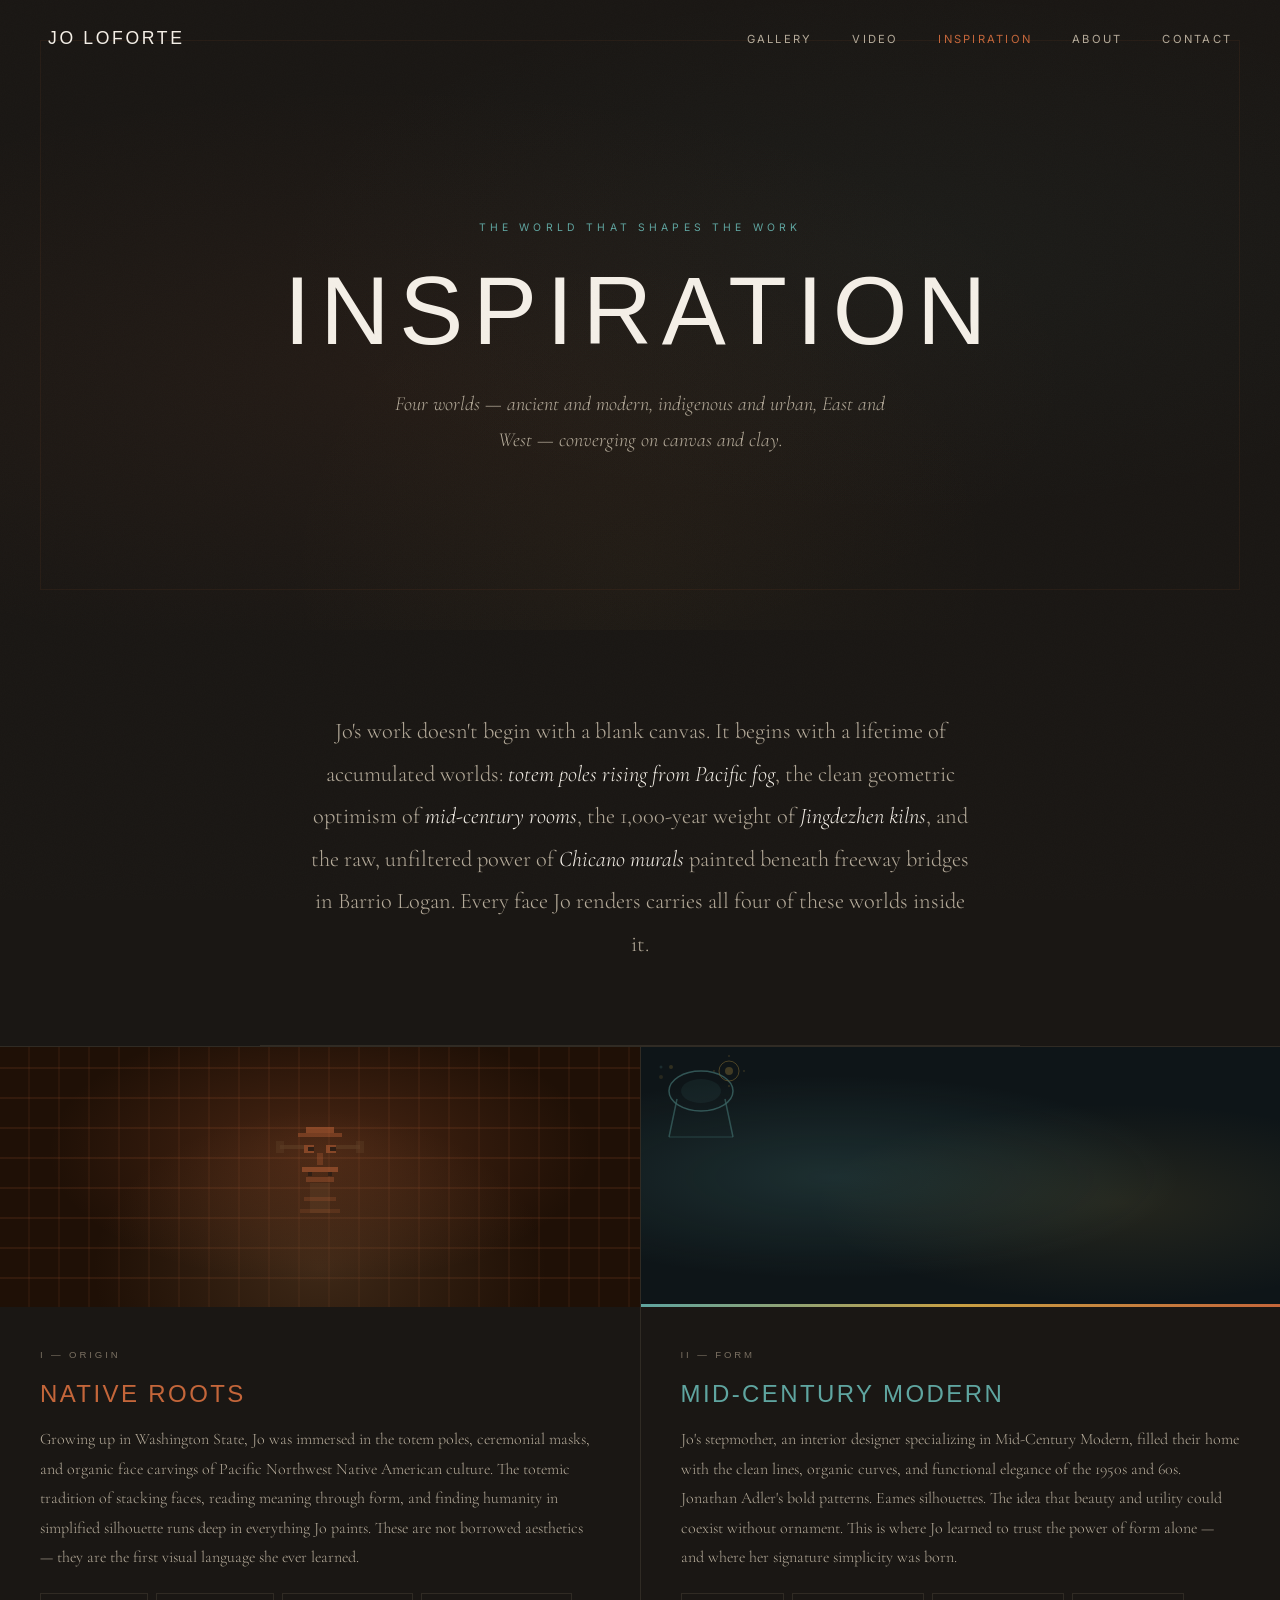
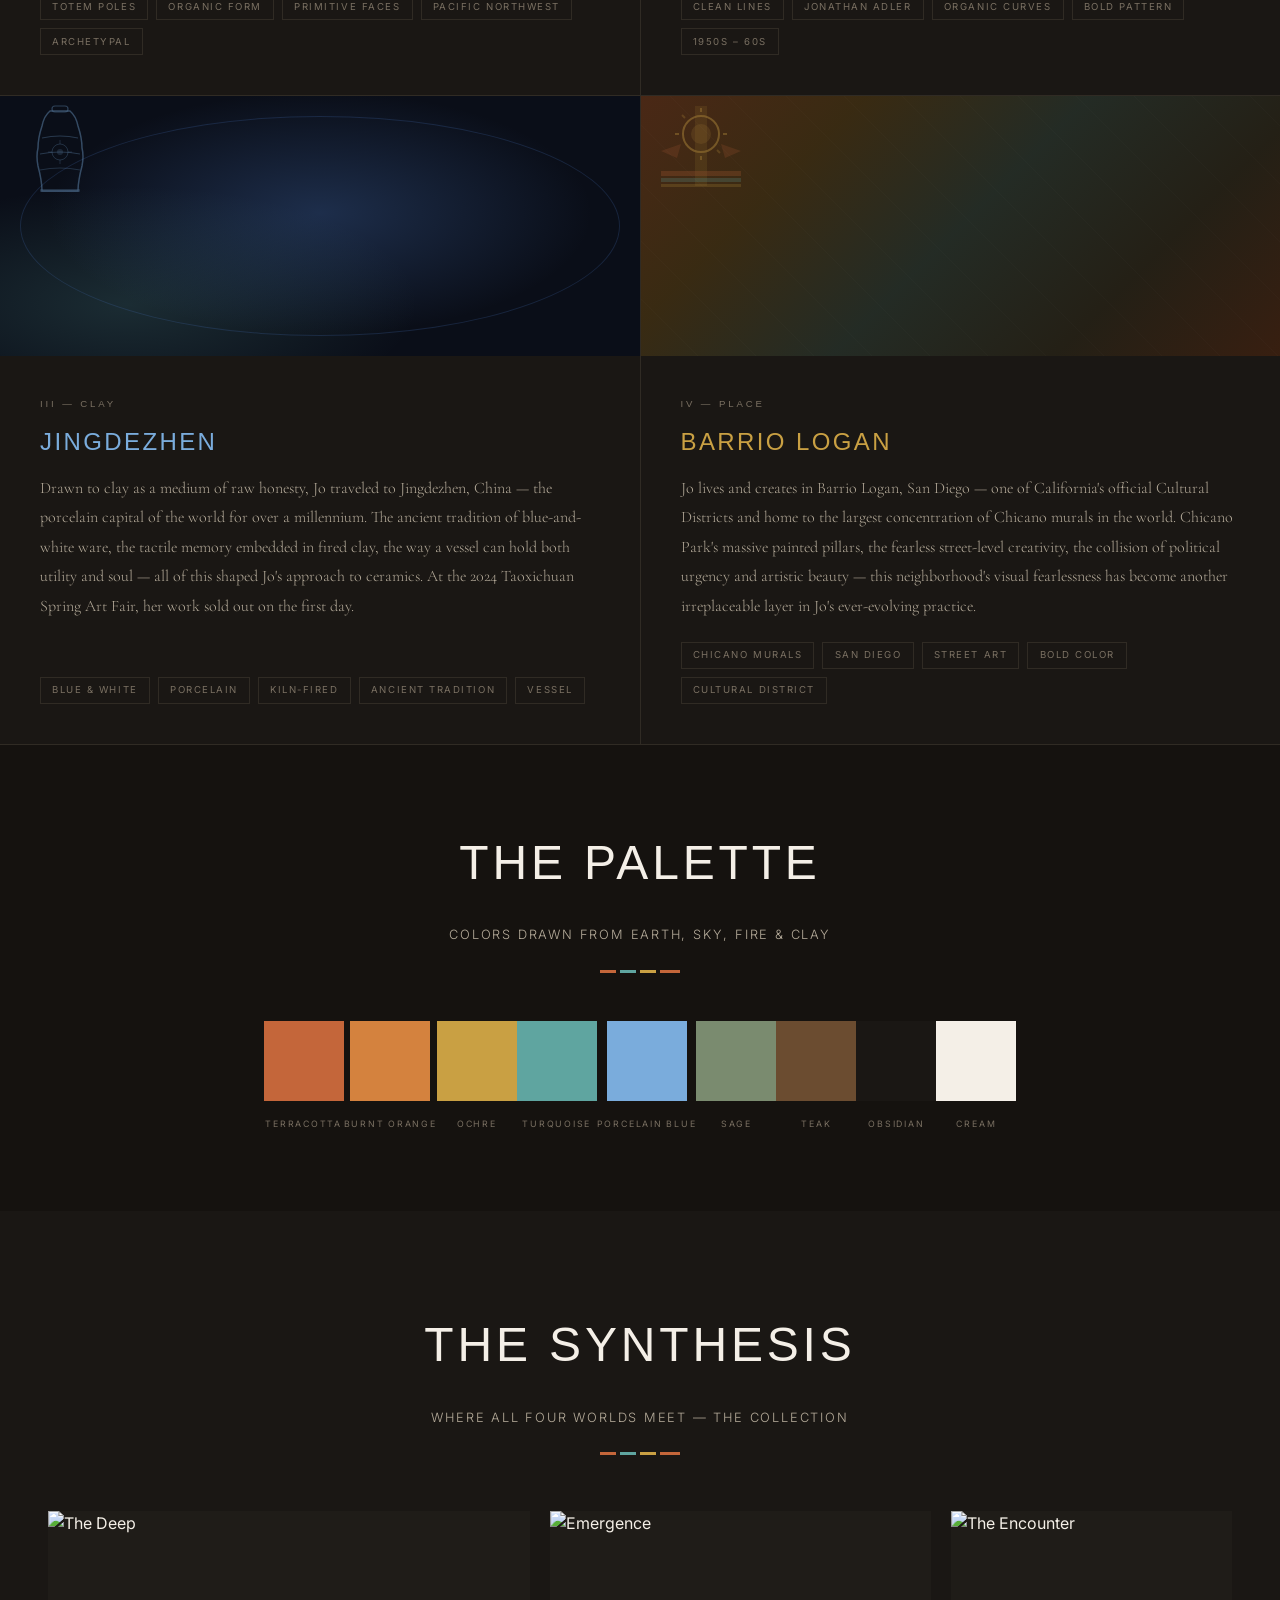
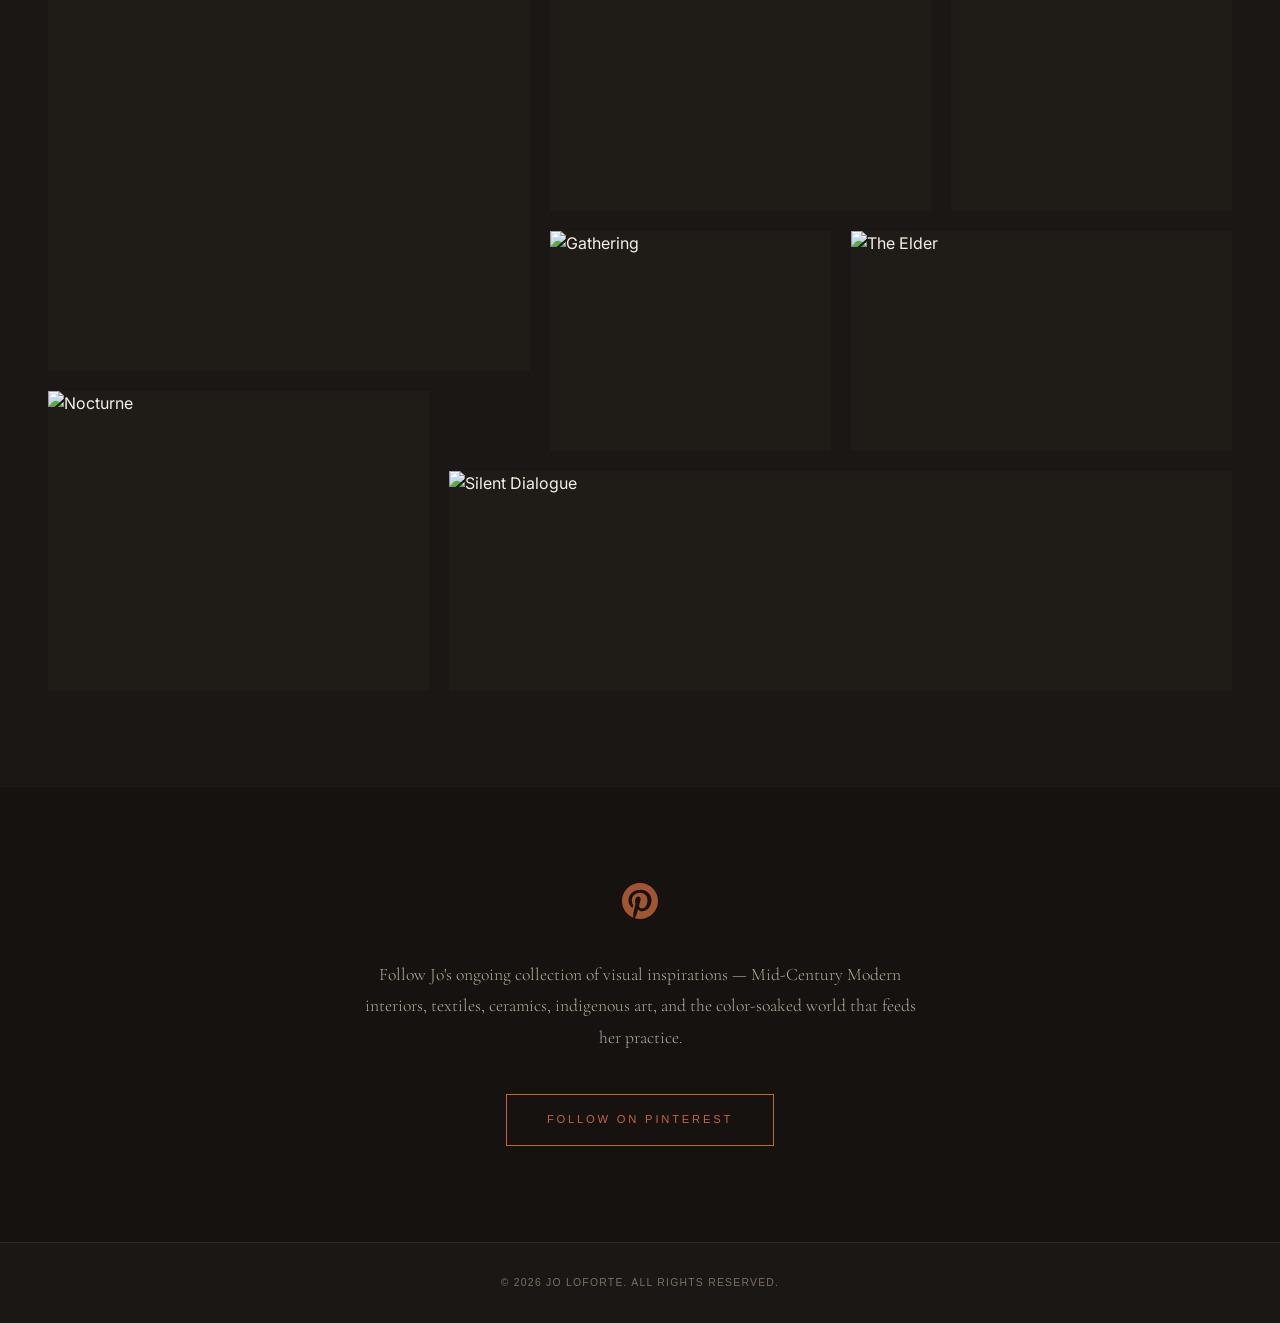
==== inspiration.html @ 6dda62fb "Add inspiration page with four thematic worlds New inspiration.html covers Jo's four creative influe" ====
<!DOCTYPE html>
<html lang="en">
<head>
  <meta charset="UTF-8">
  <meta name="viewport" content="width=device-width, initial-scale=1.0">
  <title>Inspiration — Jo Loforte</title>
  <meta name="description" content="The four worlds that shape Jo Loforte's paintings and ceramics — Native American heritage, Mid-Century Modern design, Jingdezhen porcelain, and Barrio Logan.">
  <link rel="preconnect" href="https://fonts.googleapis.com">
  <link rel="preconnect" href="https://fonts.gstatic.com" crossorigin>
  <link href="https://fonts.googleapis.com/css2?family=Cormorant+Garamond:ital,wght@0,300;0,400;0,500;0,600;1,300;1,400&family=Inter:wght@300;400;500&display=swap" rel="stylesheet">
  <link rel="stylesheet" href="css/style.css?v=4">
  <style>

    /* ── Inspiration Hero ── */
    .insp-hero {
      min-height: 70vh;
      display: flex;
      flex-direction: column;
      align-items: center;
      justify-content: center;
      text-align: center;
      padding: 8rem 2rem 5rem;
      position: relative;
      overflow: hidden;
    }

    .insp-hero::before {
      content: '';
      position: absolute;
      inset: 0;
      background:
        radial-gradient(ellipse at 30% 60%, rgba(196, 102, 58, 0.06) 0%, transparent 55%),
        radial-gradient(ellipse at 70% 40%, rgba(95, 165, 160, 0.04) 0%, transparent 50%),
        radial-gradient(ellipse at 50% 90%, rgba(201, 160, 67, 0.03) 0%, transparent 40%);
      pointer-events: none;
    }

    .insp-hero::after {
      content: '';
      position: absolute;
      inset: 2.5rem;
      border: 1px solid rgba(196, 102, 58, 0.08);
      pointer-events: none;
    }

    .insp-hero__eyebrow {
      font-family: var(--font-body);
      font-size: 0.65rem;
      font-weight: 400;
      letter-spacing: 0.4em;
      text-transform: uppercase;
      color: var(--turquoise);
      margin-bottom: 1.5rem;
      opacity: 0;
      transform: translateY(20px);
      animation: fadeUp 0.8s 0.3s forwards;
    }

    .insp-hero__title {
      font-family: var(--font-display);
      font-size: clamp(2.8rem, 8vw, 6rem);
      font-weight: 500;
      letter-spacing: 0.1em;
      text-transform: uppercase;
      color: var(--text-primary);
      line-height: 1.05;
      margin-bottom: 1.5rem;
      opacity: 0;
      transform: translateY(30px);
      animation: fadeUp 0.8s 0.5s forwards;
    }

    .insp-hero__sub {
      font-family: var(--font-serif);
      font-size: clamp(1rem, 2.2vw, 1.25rem);
      font-weight: 300;
      font-style: italic;
      color: var(--text-secondary);
      max-width: 520px;
      line-height: 1.8;
      opacity: 0;
      transform: translateY(20px);
      animation: fadeUp 0.8s 0.7s forwards;
    }

    /* ── Manifesto ── */
    .manifesto {
      max-width: 760px;
      margin: 0 auto;
      padding: 5rem 3rem;
      text-align: center;
      border-bottom: 1px solid var(--border);
    }

    .manifesto__text {
      font-family: var(--font-serif);
      font-size: clamp(1.15rem, 2vw, 1.4rem);
      font-weight: 300;
      line-height: 1.9;
      color: var(--text-secondary);
    }

    .manifesto__text em {
      color: var(--cream);
      font-style: italic;
    }

    /* ── Theme Grid ── */
    .themes {
      display: grid;
      grid-template-columns: 1fr 1fr;
      gap: 1px;
      background: var(--border);
      border-top: 1px solid var(--border);
      border-bottom: 1px solid var(--border);
    }

    .theme {
      background: var(--bg-primary);
      position: relative;
      overflow: hidden;
      min-height: 480px;
      display: flex;
      flex-direction: column;
    }

    /* Visual panel — the "image" for each theme */
    .theme__visual {
      flex: 0 0 260px;
      position: relative;
      overflow: hidden;
    }

    .theme__visual-inner {
      position: absolute;
      inset: 0;
    }

    /* Native American — step-and-face geometry */
    .theme--native .theme__visual-inner {
      background: #1f1006;
    }
    .theme--native .theme__visual-inner::before {
      content: '';
      position: absolute;
      inset: 0;
      background:
        repeating-linear-gradient(
          0deg,
          transparent,
          transparent 28px,
          rgba(196, 102, 58, 0.12) 28px,
          rgba(196, 102, 58, 0.12) 30px
        ),
        repeating-linear-gradient(
          90deg,
          transparent,
          transparent 28px,
          rgba(196, 102, 58, 0.08) 28px,
          rgba(196, 102, 58, 0.08) 30px
        );
    }
    .theme--native .theme__visual-inner::after {
      content: '';
      position: absolute;
      inset: 0;
      background:
        radial-gradient(ellipse at 50% 40%, rgba(196, 102, 58, 0.25) 0%, transparent 60%),
        radial-gradient(ellipse at 50% 85%, rgba(107, 76, 48, 0.4) 0%, transparent 50%);
    }
    .theme--native .theme__glyph {
      position: absolute;
      inset: 0;
      display: flex;
      align-items: center;
      justify-content: center;
      z-index: 1;
    }

    /* Mid-Century Modern — clean geometry */
    .theme--mcm .theme__visual-inner {
      background: #0e1518;
    }
    .theme--mcm .theme__visual-inner::before {
      content: '';
      position: absolute;
      inset: 0;
      background:
        radial-gradient(ellipse at 30% 50%, rgba(95, 165, 160, 0.18) 0%, transparent 55%),
        radial-gradient(ellipse at 75% 60%, rgba(201, 160, 67, 0.12) 0%, transparent 45%);
    }
    .theme--mcm .theme__visual-inner::after {
      content: '';
      position: absolute;
      bottom: 0;
      left: 0;
      right: 0;
      height: 3px;
      background: linear-gradient(90deg, var(--turquoise), var(--ochre), var(--terracotta));
    }

    /* Jingdezhen — deep blue porcelain */
    .theme--jingdezhen .theme__visual-inner {
      background: #0a0e18;
    }
    .theme--jingdezhen .theme__visual-inner::before {
      content: '';
      position: absolute;
      inset: 0;
      background:
        radial-gradient(ellipse at 50% 45%, rgba(65, 105, 170, 0.35) 0%, transparent 60%),
        radial-gradient(ellipse at 20% 80%, rgba(95, 165, 160, 0.2) 0%, transparent 40%);
    }
    .theme--jingdezhen .theme__visual-inner::after {
      content: '';
      position: absolute;
      inset: 20px;
      border: 1px solid rgba(65, 105, 170, 0.25);
      border-radius: 50%;
    }

    /* Barrio Logan — vibrant Chicano energy */
    .theme--barrio .theme__visual-inner {
      background: #150d06;
    }
    .theme--barrio .theme__visual-inner::before {
      content: '';
      position: absolute;
      inset: 0;
      background:
        linear-gradient(135deg,
          rgba(196, 102, 58, 0.3) 0%,
          rgba(201, 160, 67, 0.2) 25%,
          rgba(95, 165, 160, 0.2) 50%,
          rgba(122, 139, 111, 0.15) 75%,
          rgba(196, 102, 58, 0.2) 100%
        );
    }
    .theme--barrio .theme__visual-inner::after {
      content: '';
      position: absolute;
      inset: 0;
      background:
        repeating-linear-gradient(
          45deg,
          transparent,
          transparent 40px,
          rgba(255,255,255,0.015) 40px,
          rgba(255,255,255,0.015) 41px
        );
    }

    /* SVG glyphs */
    .theme__glyph svg {
      width: 120px;
      height: 120px;
      opacity: 0.55;
    }

    /* Theme text */
    .theme__body {
      padding: 2.5rem;
      flex: 1;
      display: flex;
      flex-direction: column;
      gap: 0.75rem;
    }

    .theme__numeral {
      font-family: var(--font-display);
      font-size: 0.6rem;
      font-weight: 500;
      letter-spacing: 0.3em;
      text-transform: uppercase;
      color: var(--text-muted);
    }

    .theme__title {
      font-family: var(--font-display);
      font-size: 1.5rem;
      font-weight: 500;
      letter-spacing: 0.1em;
      text-transform: uppercase;
      color: var(--text-primary);
      margin: 0;
    }

    .theme--native .theme__title { color: var(--terracotta); }
    .theme--mcm .theme__title { color: var(--turquoise); }
    .theme--jingdezhen .theme__title { color: #7aacdc; }
    .theme--barrio .theme__title { color: var(--ochre); }

    .theme__desc {
      font-family: var(--font-serif);
      font-size: 1rem;
      font-weight: 300;
      line-height: 1.85;
      color: var(--text-secondary);
      flex: 1;
    }

    .theme__keywords {
      display: flex;
      flex-wrap: wrap;
      gap: 0.5rem;
      margin-top: 0.5rem;
    }

    .theme__kw {
      font-family: var(--font-body);
      font-size: 0.6rem;
      font-weight: 400;
      letter-spacing: 0.16em;
      text-transform: uppercase;
      color: var(--text-muted);
      border: 1px solid var(--border);
      padding: 0.3rem 0.7rem;
    }

    /* ── Palette ── */
    .palette {
      padding: 5rem 3rem;
      background: var(--bg-secondary);
      text-align: center;
    }

    .palette__swatches {
      display: flex;
      justify-content: center;
      gap: 0;
      margin-top: 3rem;
      flex-wrap: wrap;
    }

    .swatch {
      display: flex;
      flex-direction: column;
      align-items: center;
      gap: 1rem;
    }

    .swatch__color {
      width: 80px;
      height: 80px;
    }

    .swatch__name {
      font-family: var(--font-body);
      font-size: 0.55rem;
      font-weight: 400;
      letter-spacing: 0.2em;
      text-transform: uppercase;
      color: var(--text-muted);
    }

    /* ── Mosaic — Jo's Works ── */
    .mosaic {
      padding: 6rem 3rem;
      background: var(--bg-primary);
    }

    .mosaic__grid {
      display: grid;
      grid-template-columns: repeat(12, 1fr);
      grid-auto-rows: 60px;
      gap: 1.25rem;
      margin-top: 3.5rem;
    }

    /* Each artwork card */
    .mosaic__item {
      position: relative;
      overflow: hidden;
      background: var(--bg-card);
      cursor: pointer;
    }

    .mosaic__item:hover .mosaic__img {
      transform: scale(1.05);
    }

    .mosaic__item:hover .mosaic__overlay {
      opacity: 1;
    }

    .mosaic__img {
      width: 100%;
      height: 100%;
      object-fit: cover;
      display: block;
      transition: transform var(--transition-slow);
    }

    .mosaic__overlay {
      position: absolute;
      inset: 0;
      background: linear-gradient(to top, rgba(26,23,20,0.9) 0%, transparent 55%);
      opacity: 0;
      transition: opacity var(--transition);
      display: flex;
      align-items: flex-end;
      padding: 1.25rem;
    }

    .mosaic__label {
      font-family: var(--font-display);
      font-size: 0.75rem;
      font-weight: 500;
      letter-spacing: 0.1em;
      text-transform: uppercase;
      color: var(--cream);
    }

    /* Layout assignments */
    .mosaic__item:nth-child(1) { grid-column: 1 / 6;  grid-row: 1 / 7; }  /* tall left */
    .mosaic__item:nth-child(2) { grid-column: 6 / 10; grid-row: 1 / 5; }  /* medium top mid */
    .mosaic__item:nth-child(3) { grid-column: 10 / 13; grid-row: 1 / 5; } /* medium top right */
    .mosaic__item:nth-child(4) { grid-column: 6 / 9;  grid-row: 5 / 8; }  /* bottom mid-left */
    .mosaic__item:nth-child(5) { grid-column: 9 / 13; grid-row: 5 / 8; }  /* bottom mid-right */
    .mosaic__item:nth-child(6) { grid-column: 1 / 5;  grid-row: 7 / 11; } /* lower left */
    .mosaic__item:nth-child(7) { grid-column: 5 / 13; grid-row: 8 / 11; } /* wide bottom */

    /* ── Pinterest CTA ── */
    .pinterest-cta {
      padding: 6rem 3rem;
      background: var(--bg-secondary);
      text-align: center;
    }

    .pinterest-cta__container {
      max-width: 560px;
      margin: 0 auto;
    }

    .pinterest-cta__icon {
      display: inline-block;
      margin-bottom: 2rem;
    }

    .pinterest-cta__icon svg {
      width: 36px;
      height: 36px;
      fill: var(--terracotta);
      opacity: 0.8;
    }

    .pinterest-cta__text {
      font-family: var(--font-serif);
      font-size: 1.1rem;
      font-weight: 300;
      line-height: 1.8;
      color: var(--text-secondary);
      margin-bottom: 2.5rem;
    }

    .pinterest-cta__link {
      display: inline-block;
      font-family: var(--font-display);
      font-size: 0.7rem;
      font-weight: 500;
      letter-spacing: 0.25em;
      text-transform: uppercase;
      color: var(--terracotta);
      border: 1px solid var(--terracotta);
      padding: 1rem 2.5rem;
      transition: all var(--transition);
    }

    .pinterest-cta__link:hover {
      background: var(--terracotta);
      color: var(--bg-primary);
    }

    /* ── Responsive ── */
    @media (max-width: 900px) {
      .themes {
        grid-template-columns: 1fr;
      }

      .theme {
        min-height: auto;
      }

      .theme__visual {
        flex: 0 0 200px;
      }
    }

    @media (max-width: 768px) {
      .insp-hero {
        padding: 7rem 1.5rem 4rem;
      }

      .insp-hero::after {
        inset: 1rem;
      }

      .manifesto {
        padding: 3.5rem 1.5rem;
      }

      .palette {
        padding: 3.5rem 1.5rem;
      }

      .swatch__color {
        width: 56px;
        height: 56px;
      }

      .mosaic {
        padding: 4rem 1.25rem;
      }

      .mosaic__grid {
        grid-template-columns: 1fr 1fr;
        grid-auto-rows: 200px;
      }

      .mosaic__item:nth-child(1) { grid-column: 1 / 2; grid-row: 1 / 2; }
      .mosaic__item:nth-child(2) { grid-column: 2 / 3; grid-row: 1 / 2; }
      .mosaic__item:nth-child(3) { grid-column: 1 / 2; grid-row: 2 / 3; }
      .mosaic__item:nth-child(4) { grid-column: 2 / 3; grid-row: 2 / 3; }
      .mosaic__item:nth-child(5) { grid-column: 1 / 2; grid-row: 3 / 4; }
      .mosaic__item:nth-child(6) { grid-column: 2 / 3; grid-row: 3 / 4; }
      .mosaic__item:nth-child(7) { grid-column: 1 / 3; grid-row: 4 / 5; }

      .pinterest-cta {
        padding: 4rem 1.5rem;
      }

      .theme__visual {
        flex: 0 0 180px;
      }

      .theme__body {
        padding: 2rem 1.5rem;
      }

      .theme__title {
        font-size: 1.2rem;
      }
    }

    @media (max-width: 480px) {
      .mosaic__grid {
        grid-template-columns: 1fr;
        grid-auto-rows: 240px;
      }

      .mosaic__item:nth-child(n) {
        grid-column: 1 / 2;
        grid-row: auto;
      }
    }

  </style>
</head>
<body>

  <!-- Navigation -->
  <nav class="nav" id="nav">
    <a href="index.html" class="nav__logo">Jo Loforte</a>
    <button class="nav__toggle" id="navToggle" aria-label="Toggle menu">
      <span></span><span></span><span></span>
    </button>
    <ul class="nav__links" id="navLinks">
      <li><a href="index.html#gallery">Gallery</a></li>
      <li><a href="index.html#video">Video</a></li>
      <li><a href="inspiration.html" style="color:var(--terracotta);">Inspiration</a></li>
      <li><a href="index.html#about">About</a></li>
      <li><a href="index.html#contact">Contact</a></li>
    </ul>
  </nav>

  <!-- Hero -->
  <header class="insp-hero">
    <p class="insp-hero__eyebrow">The World That Shapes The Work</p>
    <h1 class="insp-hero__title">Inspiration</h1>
    <p class="insp-hero__sub">Four worlds — ancient and modern, indigenous and urban, East and West — converging on canvas and clay.</p>
  </header>

  <!-- Manifesto -->
  <div class="manifesto reveal">
    <p class="manifesto__text">
      Jo's work doesn't begin with a blank canvas. It begins with a lifetime of accumulated worlds:
      <em>totem poles rising from Pacific fog</em>,
      the clean geometric optimism of <em>mid-century rooms</em>,
      the 1,000-year weight of <em>Jingdezhen kilns</em>,
      and the raw, unfiltered power of <em>Chicano murals</em>
      painted beneath freeway bridges in Barrio Logan.
      Every face Jo renders carries all four of these worlds inside it.
    </p>
  </div>

  <!-- Four Themes -->
  <div class="themes">

    <!-- I. Native American Heritage -->
    <div class="theme theme--native reveal">
      <div class="theme__visual">
        <div class="theme__visual-inner"></div>
        <div class="theme__glyph">
          <svg viewBox="0 0 120 120" xmlns="http://www.w3.org/2000/svg">
            <!-- Totem-inspired face glyph -->
            <rect x="46" y="10" width="28" height="6" fill="#c4663a" opacity="0.9"/>
            <rect x="38" y="16" width="44" height="4" fill="#c4663a" opacity="0.7"/>
            <!-- Eyes -->
            <rect x="44" y="28" width="10" height="8" fill="#c4663a" opacity="0.9"/>
            <rect x="66" y="28" width="10" height="8" fill="#c4663a" opacity="0.9"/>
            <rect x="48" y="30" width="6" height="4" fill="#1a1714"/>
            <rect x="70" y="30" width="6" height="4" fill="#1a1714"/>
            <!-- Nose bridge -->
            <rect x="57" y="36" width="6" height="12" fill="#c4663a" opacity="0.5"/>
            <!-- Mouth -->
            <rect x="42" y="50" width="36" height="5" fill="#c4663a" opacity="0.9"/>
            <rect x="48" y="55" width="4" height="4" fill="#1a1714"/>
            <rect x="68" y="55" width="4" height="4" fill="#1a1714"/>
            <!-- Chin -->
            <rect x="46" y="60" width="28" height="5" fill="#c4663a" opacity="0.6"/>
            <!-- Wings/arms -->
            <rect x="20" y="28" width="24" height="4" fill="#6b4c30" opacity="0.7"/>
            <rect x="76" y="28" width="24" height="4" fill="#6b4c30" opacity="0.7"/>
            <rect x="16" y="24" width="8" height="12" fill="#6b4c30" opacity="0.5"/>
            <rect x="96" y="24" width="8" height="12" fill="#6b4c30" opacity="0.5"/>
            <!-- Base stack -->
            <rect x="50" y="66" width="20" height="30" fill="#6b4c30" opacity="0.5"/>
            <rect x="44" y="80" width="32" height="4" fill="#c4663a" opacity="0.4"/>
            <rect x="40" y="92" width="40" height="4" fill="#c4663a" opacity="0.3"/>
          </svg>
        </div>
      </div>
      <div class="theme__body">
        <p class="theme__numeral">I &mdash; Origin</p>
        <h2 class="theme__title">Native Roots</h2>
        <p class="theme__desc">
          Growing up in Washington State, Jo was immersed in the totem poles, ceremonial masks,
          and organic face carvings of Pacific Northwest Native American culture. The totemic tradition
          of stacking faces, reading meaning through form, and finding humanity in simplified
          silhouette runs deep in everything Jo paints. These are not borrowed aesthetics &mdash;
          they are the first visual language she ever learned.
        </p>
        <div class="theme__keywords">
          <span class="theme__kw">Totem Poles</span>
          <span class="theme__kw">Organic Form</span>
          <span class="theme__kw">Primitive Faces</span>
          <span class="theme__kw">Pacific Northwest</span>
          <span class="theme__kw">Archetypal</span>
        </div>
      </div>
    </div>

    <!-- II. Mid-Century Modern -->
    <div class="theme theme--mcm reveal">
      <div class="theme__visual">
        <div class="theme__visual-inner"></div>
        <div class="theme__glyph">
          <svg viewBox="0 0 120 120" xmlns="http://www.w3.org/2000/svg">
            <!-- MCM-inspired geometric chair form -->
            <ellipse cx="60" cy="44" rx="32" ry="20" fill="none" stroke="#5fa5a0" stroke-width="1.5" opacity="0.8"/>
            <line x1="36" y1="52" x2="28" y2="90" stroke="#5fa5a0" stroke-width="1.5" opacity="0.7"/>
            <line x1="84" y1="52" x2="92" y2="90" stroke="#5fa5a0" stroke-width="1.5" opacity="0.7"/>
            <line x1="28" y1="90" x2="92" y2="90" stroke="#5fa5a0" stroke-width="1" opacity="0.5"/>
            <!-- Organic blob -->
            <ellipse cx="60" cy="44" rx="20" ry="12" fill="#5fa5a0" opacity="0.15"/>
            <!-- MCM sun burst -->
            <circle cx="88" cy="24" r="10" fill="none" stroke="#c9a043" stroke-width="1" opacity="0.6"/>
            <circle cx="88" cy="24" r="4" fill="#c9a043" opacity="0.5"/>
            <!-- Lines radiating -->
            <line x1="88" y1="10" x2="88" y2="8" stroke="#c9a043" stroke-width="1" opacity="0.5"/>
            <line x1="88" y1="38" x2="88" y2="40" stroke="#c9a043" stroke-width="1" opacity="0.5"/>
            <line x1="74" y1="24" x2="72" y2="24" stroke="#c9a043" stroke-width="1" opacity="0.5"/>
            <line x1="102" y1="24" x2="104" y2="24" stroke="#c9a043" stroke-width="1" opacity="0.5"/>
            <!-- Grid dots -->
            <circle cx="30" cy="20" r="2" fill="#c9a043" opacity="0.35"/>
            <circle cx="20" cy="30" r="2" fill="#c9a043" opacity="0.25"/>
            <circle cx="20" cy="20" r="1.5" fill="#5fa5a0" opacity="0.3"/>
          </svg>
        </div>
      </div>
      <div class="theme__body">
        <p class="theme__numeral">II &mdash; Form</p>
        <h2 class="theme__title">Mid-Century Modern</h2>
        <p class="theme__desc">
          Jo's stepmother, an interior designer specializing in Mid-Century Modern, filled their home
          with the clean lines, organic curves, and functional elegance of the 1950s and 60s.
          Jonathan Adler's bold patterns. Eames silhouettes. The idea that beauty and utility
          could coexist without ornament. This is where Jo learned to trust the power of form
          alone &mdash; and where her signature simplicity was born.
        </p>
        <div class="theme__keywords">
          <span class="theme__kw">Clean Lines</span>
          <span class="theme__kw">Jonathan Adler</span>
          <span class="theme__kw">Organic Curves</span>
          <span class="theme__kw">Bold Pattern</span>
          <span class="theme__kw">1950s &ndash; 60s</span>
        </div>
      </div>
    </div>

    <!-- III. Jingdezhen -->
    <div class="theme theme--jingdezhen reveal">
      <div class="theme__visual">
        <div class="theme__visual-inner"></div>
        <div class="theme__glyph">
          <svg viewBox="0 0 120 120" xmlns="http://www.w3.org/2000/svg">
            <!-- Porcelain vase silhouette -->
            <path d="M50 15 Q44 20 42 30 Q38 42 38 52 Q36 60 38 70 Q42 85 42 95 L78 95 Q78 85 82 70 Q84 60 82 52 Q82 42 78 30 Q76 20 70 15 Z"
              fill="none" stroke="#7aacdc" stroke-width="1.5" opacity="0.7"/>
            <!-- Neck -->
            <rect x="52" y="10" width="16" height="6" rx="3" fill="none" stroke="#7aacdc" stroke-width="1.2" opacity="0.6"/>
            <!-- Decorative bands (blue and white style) -->
            <path d="M42 42 Q60 38 78 42" fill="none" stroke="#7aacdc" stroke-width="1" opacity="0.5"/>
            <path d="M40 58 Q60 54 80 58" fill="none" stroke="#7aacdc" stroke-width="1" opacity="0.5"/>
            <path d="M40 74 Q60 70 80 74" fill="none" stroke="#7aacdc" stroke-width="1" opacity="0.4"/>
            <!-- Floral motif center -->
            <circle cx="60" cy="56" r="8" fill="none" stroke="#7aacdc" stroke-width="1" opacity="0.4"/>
            <circle cx="60" cy="56" r="3" fill="#7aacdc" opacity="0.3"/>
            <line x1="60" y1="44" x2="60" y2="48" stroke="#7aacdc" stroke-width="1" opacity="0.35"/>
            <line x1="60" y1="64" x2="60" y2="68" stroke="#7aacdc" stroke-width="1" opacity="0.35"/>
            <line x1="48" y1="56" x2="52" y2="56" stroke="#7aacdc" stroke-width="1" opacity="0.35"/>
            <line x1="68" y1="56" x2="72" y2="56" stroke="#7aacdc" stroke-width="1" opacity="0.35"/>
            <!-- Base -->
            <rect x="40" y="93" width="40" height="3" rx="1" fill="#7aacdc" opacity="0.4"/>
          </svg>
        </div>
      </div>
      <div class="theme__body">
        <p class="theme__numeral">III &mdash; Clay</p>
        <h2 class="theme__title">Jingdezhen</h2>
        <p class="theme__desc">
          Drawn to clay as a medium of raw honesty, Jo traveled to Jingdezhen, China &mdash;
          the porcelain capital of the world for over a millennium. The ancient tradition of
          blue-and-white ware, the tactile memory embedded in fired clay, the way a vessel
          can hold both utility and soul &mdash; all of this shaped Jo's approach to ceramics.
          At the 2024 Taoxichuan Spring Art Fair, her work sold out on the first day.
        </p>
        <div class="theme__keywords">
          <span class="theme__kw">Blue &amp; White</span>
          <span class="theme__kw">Porcelain</span>
          <span class="theme__kw">Kiln-Fired</span>
          <span class="theme__kw">Ancient Tradition</span>
          <span class="theme__kw">Vessel</span>
        </div>
      </div>
    </div>

    <!-- IV. Barrio Logan -->
    <div class="theme theme--barrio reveal">
      <div class="theme__visual">
        <div class="theme__visual-inner"></div>
        <div class="theme__glyph">
          <svg viewBox="0 0 120 120" xmlns="http://www.w3.org/2000/svg">
            <!-- Abstract mural geometry -->
            <!-- Bridge pillar -->
            <rect x="54" y="10" width="12" height="80" fill="#c9a043" opacity="0.2"/>
            <!-- Bold face / sun -->
            <circle cx="60" cy="38" r="18" fill="none" stroke="#c9a043" stroke-width="2" opacity="0.7"/>
            <circle cx="60" cy="38" r="10" fill="#c9a043" opacity="0.25"/>
            <!-- Rays -->
            <line x1="60" y1="16" x2="60" y2="12" stroke="#c9a043" stroke-width="2" opacity="0.6"/>
            <line x1="60" y1="60" x2="60" y2="64" stroke="#c9a043" stroke-width="2" opacity="0.6"/>
            <line x1="38" y1="38" x2="34" y2="38" stroke="#c9a043" stroke-width="2" opacity="0.6"/>
            <line x1="82" y1="38" x2="86" y2="38" stroke="#c9a043" stroke-width="2" opacity="0.6"/>
            <line x1="44" y1="22" x2="41" y2="19" stroke="#c9a043" stroke-width="2" opacity="0.4"/>
            <line x1="76" y1="54" x2="79" y2="57" stroke="#c9a043" stroke-width="2" opacity="0.4"/>
            <!-- Color band stripes -->
            <rect x="20" y="75" width="80" height="5" fill="#c4663a" opacity="0.4"/>
            <rect x="20" y="82" width="80" height="4" fill="#5fa5a0" opacity="0.4"/>
            <rect x="20" y="88" width="80" height="3" fill="#c9a043" opacity="0.35"/>
            <!-- Eagle wing shapes -->
            <path d="M20 55 L40 48 L36 62 Z" fill="#c4663a" opacity="0.3"/>
            <path d="M100 55 L80 48 L84 62 Z" fill="#c4663a" opacity="0.3"/>
          </svg>
        </div>
      </div>
      <div class="theme__body">
        <p class="theme__numeral">IV &mdash; Place</p>
        <h2 class="theme__title">Barrio Logan</h2>
        <p class="theme__desc">
          Jo lives and creates in Barrio Logan, San Diego &mdash; one of California's official
          Cultural Districts and home to the largest concentration of Chicano murals in the world.
          Chicano Park's massive painted pillars, the fearless street-level creativity, the collision
          of political urgency and artistic beauty &mdash; this neighborhood's visual fearlessness
          has become another irreplaceable layer in Jo's ever-evolving practice.
        </p>
        <div class="theme__keywords">
          <span class="theme__kw">Chicano Murals</span>
          <span class="theme__kw">San Diego</span>
          <span class="theme__kw">Street Art</span>
          <span class="theme__kw">Bold Color</span>
          <span class="theme__kw">Cultural District</span>
        </div>
      </div>
    </div>

  </div><!-- /themes -->

  <!-- Palette -->
  <section class="palette reveal">
    <div class="section-header">
      <h2 class="section-title">The Palette</h2>
      <p class="section-subtitle">Colors drawn from earth, sky, fire &amp; clay</p>
    </div>
    <div class="palette__swatches">
      <div class="swatch">
        <div class="swatch__color" style="background:#c4663a;"></div>
        <span class="swatch__name">Terracotta</span>
      </div>
      <div class="swatch">
        <div class="swatch__color" style="background:#d4823e;"></div>
        <span class="swatch__name">Burnt Orange</span>
      </div>
      <div class="swatch">
        <div class="swatch__color" style="background:#c9a043;"></div>
        <span class="swatch__name">Ochre</span>
      </div>
      <div class="swatch">
        <div class="swatch__color" style="background:#5fa5a0;"></div>
        <span class="swatch__name">Turquoise</span>
      </div>
      <div class="swatch">
        <div class="swatch__color" style="background:#7aacdc;"></div>
        <span class="swatch__name">Porcelain Blue</span>
      </div>
      <div class="swatch">
        <div class="swatch__color" style="background:#7a8b6f;"></div>
        <span class="swatch__name">Sage</span>
      </div>
      <div class="swatch">
        <div class="swatch__color" style="background:#6b4c30;"></div>
        <span class="swatch__name">Teak</span>
      </div>
      <div class="swatch">
        <div class="swatch__color" style="background:#1a1714;"></div>
        <span class="swatch__name">Obsidian</span>
      </div>
      <div class="swatch">
        <div class="swatch__color" style="background:#f4efe7; border: 1px solid rgba(255,255,255,0.08);"></div>
        <span class="swatch__name">Cream</span>
      </div>
    </div>
  </section>

  <!-- Mosaic: Jo's Works -->
  <section class="mosaic" id="works">
    <div class="section-header reveal">
      <h2 class="section-title">The Synthesis</h2>
      <p class="section-subtitle">Where all four worlds meet — the collection</p>
    </div>
    <div class="mosaic__grid reveal">
      <div class="mosaic__item">
        <img class="mosaic__img" src="images/1.png" alt="The Deep" loading="lazy">
        <div class="mosaic__overlay"><span class="mosaic__label">The Deep</span></div>
      </div>
      <div class="mosaic__item">
        <img class="mosaic__img" src="images/2.png" alt="Emergence" loading="lazy">
        <div class="mosaic__overlay"><span class="mosaic__label">Emergence</span></div>
      </div>
      <div class="mosaic__item">
        <img class="mosaic__img" src="images/3.png" alt="The Encounter" loading="lazy">
        <div class="mosaic__overlay"><span class="mosaic__label">The Encounter</span></div>
      </div>
      <div class="mosaic__item">
        <img class="mosaic__img" src="images/4.png" alt="Gathering" loading="lazy">
        <div class="mosaic__overlay"><span class="mosaic__label">Gathering</span></div>
      </div>
      <div class="mosaic__item">
        <img class="mosaic__img" src="images/5.png" alt="The Elder" loading="lazy">
        <div class="mosaic__overlay"><span class="mosaic__label">The Elder</span></div>
      </div>
      <div class="mosaic__item">
        <img class="mosaic__img" src="images/6.png" alt="Nocturne" loading="lazy">
        <div class="mosaic__overlay"><span class="mosaic__label">Nocturne</span></div>
      </div>
      <div class="mosaic__item">
        <img class="mosaic__img" src="images/7.png" alt="Silent Dialogue" loading="lazy">
        <div class="mosaic__overlay"><span class="mosaic__label">Silent Dialogue</span></div>
      </div>
    </div>
  </section>

  <!-- Pinterest CTA -->
  <section class="pinterest-cta reveal">
    <div class="pinterest-cta__container">
      <div class="pinterest-cta__icon">
        <svg viewBox="0 0 24 24" xmlns="http://www.w3.org/2000/svg" aria-hidden="true">
          <path d="M12 0C5.373 0 0 5.373 0 12c0 5.084 3.163 9.426 7.627 11.174-.105-.949-.2-2.405.042-3.441.218-.937 1.407-5.965 1.407-5.965s-.359-.719-.359-1.782c0-1.668.967-2.914 2.171-2.914 1.023 0 1.518.769 1.518 1.69 0 1.029-.655 2.568-.994 3.995-.283 1.194.599 2.169 1.777 2.169 2.133 0 3.772-2.249 3.772-5.495 0-2.873-2.064-4.882-5.012-4.882-3.414 0-5.418 2.561-5.418 5.207 0 1.031.397 2.138.893 2.738a.36.36 0 0 1 .083.345l-.333 1.36c-.053.22-.174.267-.402.161-1.499-.698-2.436-2.889-2.436-4.649 0-3.785 2.75-7.262 7.929-7.262 4.163 0 7.398 2.967 7.398 6.931 0 4.136-2.607 7.464-6.227 7.464-1.216 0-2.359-.632-2.75-1.378l-.748 2.853c-.271 1.043-1.002 2.35-1.492 3.146C9.57 23.812 10.763 24 12 24c6.627 0 12-5.373 12-12S18.627 0 12 0z"/>
        </svg>
      </div>
      <p class="pinterest-cta__text">
        Follow Jo's ongoing collection of visual inspirations &mdash; Mid-Century Modern interiors,
        textiles, ceramics, indigenous art, and the color-soaked world that feeds her practice.
      </p>
      <a href="https://www.pinterest.com/jloforte/" class="pinterest-cta__link" target="_blank" rel="noopener">
        Follow on Pinterest
      </a>
    </div>
  </section>

  <!-- Footer -->
  <footer class="footer">
    <p>&copy; 2026 Jo Loforte. All rights reserved.</p>
  </footer>

  <script>
    // Nav scroll behavior (same as index.html)
    const nav = document.getElementById('nav');
    const navToggle = document.getElementById('navToggle');
    const navLinks = document.getElementById('navLinks');

    window.addEventListener('scroll', () => {
      nav.classList.toggle('nav--scrolled', window.scrollY > 50);
    });

    navToggle.addEventListener('click', () => {
      navToggle.classList.toggle('active');
      navLinks.classList.toggle('open');
    });

    navLinks.querySelectorAll('a').forEach(link => {
      link.addEventListener('click', () => {
        navToggle.classList.remove('active');
        navLinks.classList.remove('open');
      });
    });

    // Scroll reveal
    const observer = new IntersectionObserver((entries) => {
      entries.forEach(e => {
        if (e.isIntersecting) {
          e.target.classList.add('visible');
          observer.unobserve(e.target);
        }
      });
    }, { threshold: 0.1, rootMargin: '0px 0px -60px 0px' });

    document.querySelectorAll('.reveal').forEach(el => observer.observe(el));
  </script>

</body>
</html>
---- css/style.css ----
/* ============================================
   Jo Loforte — Paintings & Ceramic Art
   Desert Modernism meets High-End Gallery
   Dark foundation, mid-century warmth
   ============================================ */

/* --- Reset & Base --- */
*, *::before, *::after {
  margin: 0;
  padding: 0;
  box-sizing: border-box;
}

:root {
  --bg-primary: #1a1714;
  --bg-secondary: #15120f;
  --bg-card: #1f1c18;
  --bg-hover: #262219;
  --text-primary: #f4efe7;
  --text-secondary: #b5ab9a;
  --text-muted: #7a7062;
  --terracotta: #c4663a;
  --burnt-orange: #d4823e;
  --turquoise: #5fa5a0;
  --ochre: #c9a043;
  --teak: #6b4c30;
  --sage: #7a8b6f;
  --cream: #f4efe7;
  --border: #302b24;
  --font-display: 'Futura', 'Avenir', 'Century Gothic', 'Trebuchet MS', sans-serif;
  --font-body: 'Inter', -apple-system, sans-serif;
  --font-serif: 'Cormorant Garamond', Georgia, serif;
  --transition: 0.35s cubic-bezier(0.25, 0.46, 0.45, 0.94);
  --transition-slow: 0.6s cubic-bezier(0.25, 0.46, 0.45, 0.94);
}

html {
  scroll-behavior: smooth;
  font-size: 16px;
  -webkit-font-smoothing: antialiased;
  -moz-osx-font-smoothing: grayscale;
}

body {
  font-family: var(--font-body);
  background: var(--bg-primary);
  color: var(--text-primary);
  line-height: 1.6;
  overflow-x: hidden;
}

/* Subtle stoneware grain texture */
body::before {
  content: '';
  position: fixed;
  inset: 0;
  pointer-events: none;
  z-index: 9999;
  opacity: 0.018;
  background-image: url("data:image/svg+xml,%3Csvg width='200' height='200' xmlns='http://www.w3.org/2000/svg'%3E%3Cfilter id='n'%3E%3CfeTurbulence type='fractalNoise' baseFrequency='0.9' numOctaves='4' stitchTiles='stitch'/%3E%3C/filter%3E%3Crect width='100%25' height='100%25' filter='url(%23n)' opacity='1'/%3E%3C/svg%3E");
}

img {
  display: block;
  max-width: 100%;
}

a {
  color: inherit;
  text-decoration: none;
}

/* --- Typography --- */
.section-title {
  font-family: var(--font-display);
  font-size: clamp(1.8rem, 4.5vw, 3rem);
  font-weight: 500;
  letter-spacing: 0.08em;
  text-transform: uppercase;
  color: var(--text-primary);
  margin-bottom: 0.5em;
}

.section-subtitle {
  font-family: var(--font-body);
  font-size: 0.8rem;
  font-weight: 300;
  color: var(--text-secondary);
  letter-spacing: 0.14em;
  text-transform: uppercase;
}

.section-header {
  text-align: center;
  margin-bottom: 3rem;
}

/* Step-pattern inspired divider */
.section-header::after {
  content: '';
  display: block;
  width: 80px;
  height: 3px;
  margin: 1.5rem auto 0;
  background:
    linear-gradient(90deg,
      var(--terracotta) 0%, var(--terracotta) 20%,
      transparent 20%, transparent 25%,
      var(--turquoise) 25%, var(--turquoise) 45%,
      transparent 45%, transparent 50%,
      var(--ochre) 50%, var(--ochre) 70%,
      transparent 70%, transparent 75%,
      var(--terracotta) 75%, var(--terracotta) 100%
    );
}

/* --- Navigation --- */
.nav {
  position: fixed;
  top: 0;
  left: 0;
  right: 0;
  z-index: 1000;
  display: flex;
  align-items: center;
  justify-content: space-between;
  padding: 1.5rem 3rem;
  background: transparent;
  transition: background var(--transition), padding var(--transition);
}

.nav--scrolled {
  background: rgba(26, 23, 20, 0.94);
  backdrop-filter: blur(20px);
  -webkit-backdrop-filter: blur(20px);
  padding: 1rem 3rem;
  border-bottom: 1px solid var(--border);
}

.nav__logo {
  font-family: var(--font-display);
  font-size: 1.1rem;
  font-weight: 500;
  letter-spacing: 0.15em;
  text-transform: uppercase;
  color: var(--text-primary);
  transition: color var(--transition);
}

.nav__logo:hover {
  color: var(--turquoise);
}

.nav__links {
  display: flex;
  list-style: none;
  gap: 2.5rem;
}

.nav__links a {
  font-size: 0.7rem;
  font-weight: 400;
  letter-spacing: 0.2em;
  text-transform: uppercase;
  color: var(--text-secondary);
  transition: color var(--transition);
  position: relative;
}

.nav__links a::after {
  content: '';
  position: absolute;
  bottom: -4px;
  left: 0;
  width: 0;
  height: 2px;
  background: var(--terracotta);
  transition: width var(--transition);
}

.nav__links a:hover {
  color: var(--text-primary);
}

.nav__links a:hover::after {
  width: 100%;
}

.nav__toggle {
  display: none;
  flex-direction: column;
  gap: 5px;
  background: none;
  border: none;
  cursor: pointer;
  padding: 4px;
}

.nav__toggle span {
  display: block;
  width: 24px;
  height: 1.5px;
  background: var(--text-primary);
  transition: var(--transition);
}

/* --- Hero --- */
.hero {
  position: relative;
  height: 100vh;
  min-height: 600px;
  display: flex;
  align-items: center;
  justify-content: center;
  text-align: center;
  background: var(--bg-primary);
  overflow: hidden;
}

/* Warm desert glow */
.hero::before {
  content: '';
  position: absolute;
  inset: 0;
  background:
    radial-gradient(ellipse at 25% 55%, rgba(196, 102, 58, 0.05) 0%, transparent 55%),
    radial-gradient(ellipse at 75% 45%, rgba(95, 165, 160, 0.03) 0%, transparent 50%);
  pointer-events: none;
}

/* Geometric step-pattern border */
.hero::after {
  content: '';
  position: absolute;
  inset: 2.5rem;
  border: 1px solid rgba(196, 102, 58, 0.08);
  pointer-events: none;
}

.hero__content {
  position: relative;
  z-index: 1;
  max-width: 800px;
  padding: 0 2rem;
}

.hero__tagline {
  font-family: var(--font-body);
  font-size: 0.65rem;
  font-weight: 400;
  letter-spacing: 0.4em;
  text-transform: uppercase;
  color: var(--turquoise);
  margin-bottom: 2rem;
  opacity: 0;
  transform: translateY(20px);
  animation: fadeUp 0.8s 0.3s forwards;
}

.hero__title {
  font-family: var(--font-display);
  font-size: clamp(3rem, 9vw, 6.5rem);
  font-weight: 500;
  letter-spacing: 0.1em;
  text-transform: uppercase;
  line-height: 1.05;
  color: var(--text-primary);
  margin-bottom: 1.25rem;
  opacity: 0;
  transform: translateY(30px);
  animation: fadeUp 0.8s 0.5s forwards;
}

.hero__subtitle {
  font-family: var(--font-serif);
  font-size: clamp(1rem, 2.5vw, 1.3rem);
  font-weight: 300;
  font-style: italic;
  color: var(--text-secondary);
  margin-bottom: 0.75rem;
  opacity: 0;
  transform: translateY(20px);
  animation: fadeUp 0.8s 0.7s forwards;
}

.hero__descriptor {
  font-family: var(--font-body);
  font-size: 0.65rem;
  font-weight: 300;
  letter-spacing: 0.3em;
  text-transform: uppercase;
  color: var(--text-muted);
  margin-bottom: 3rem;
  opacity: 0;
  transform: translateY(20px);
  animation: fadeUp 0.8s 0.85s forwards;
}

/* Colored dots as visual separator */
.hero__descriptor span.dot {
  display: inline-block;
  width: 4px;
  height: 4px;
  border-radius: 50%;
  vertical-align: middle;
  margin: 0 1em;
}
.hero__descriptor span.dot--terra { background: var(--terracotta); }
.hero__descriptor span.dot--turq { background: var(--turquoise); }

.hero__cta {
  display: inline-block;
  font-family: var(--font-display);
  font-size: 0.7rem;
  font-weight: 500;
  letter-spacing: 0.25em;
  text-transform: uppercase;
  color: var(--terracotta);
  border: 1px solid var(--terracotta);
  padding: 1rem 2.5rem;
  transition: all var(--transition);
  opacity: 0;
  transform: translateY(20px);
  animation: fadeUp 0.8s 1s forwards;
}

.hero__cta:hover {
  background: var(--terracotta);
  color: var(--bg-primary);
}

.hero__scroll-indicator {
  position: absolute;
  bottom: 2.5rem;
  left: 50%;
  transform: translateX(-50%);
  display: flex;
  flex-direction: column;
  align-items: center;
  gap: 0.75rem;
  opacity: 0;
  animation: fadeUp 0.8s 1.2s forwards;
}

.hero__scroll-indicator span {
  font-size: 0.6rem;
  letter-spacing: 0.3em;
  text-transform: uppercase;
  color: var(--text-muted);
}

.hero__scroll-line {
  width: 1px;
  height: 40px;
  background: linear-gradient(to bottom, var(--terracotta), transparent);
  animation: scrollPulse 2s ease-in-out infinite;
}

@keyframes fadeUp {
  to {
    opacity: 1;
    transform: translateY(0);
  }
}

@keyframes scrollPulse {
  0%, 100% { opacity: 0.3; transform: scaleY(0.6); }
  50% { opacity: 1; transform: scaleY(1); }
}

/* --- Gallery --- */
.gallery {
  padding: 6rem 3rem;
  max-width: 1400px;
  margin: 0 auto;
}

.gallery__filters {
  display: flex;
  justify-content: center;
  gap: 1rem;
  margin-bottom: 3rem;
  flex-wrap: wrap;
}

.filter-btn {
  background: none;
  border: 1px solid transparent;
  color: var(--text-muted);
  font-family: var(--font-display);
  font-size: 0.65rem;
  font-weight: 500;
  letter-spacing: 0.2em;
  text-transform: uppercase;
  padding: 0.6rem 1.5rem;
  cursor: pointer;
  transition: all var(--transition);
}

.filter-btn:hover {
  color: var(--text-secondary);
}

.filter-btn.active {
  color: var(--terracotta);
  border-color: var(--terracotta);
}

/* Consistent tile grid */
.gallery__grid {
  display: grid;
  grid-template-columns: repeat(auto-fill, minmax(300px, 1fr));
  gap: 1.25rem;
}

/* --- Gallery Card --- */
.gallery__item {
  position: relative;
  overflow: hidden;
  background: var(--bg-card);
  cursor: pointer;
  transition: transform var(--transition), box-shadow var(--transition);
}

.gallery__item:hover {
  transform: translateY(-4px);
  box-shadow: 0 20px 60px rgba(0, 0, 0, 0.4);
}

.gallery__item-img-wrap {
  position: relative;
  overflow: hidden;
  aspect-ratio: 4 / 5;
  background: var(--bg-secondary);
}

.gallery__item-img-wrap img {
  width: 100%;
  height: 100%;
  object-fit: cover;
  transition: transform var(--transition-slow), opacity var(--transition);
  opacity: 0;
}

.gallery__item-img-wrap img.loaded {
  opacity: 1;
}

.gallery__item:hover .gallery__item-img-wrap img {
  transform: scale(1.04);
}

.gallery__item-overlay {
  position: absolute;
  inset: 0;
  background: linear-gradient(
    to top,
    rgba(26, 23, 20, 0.9) 0%,
    rgba(26, 23, 20, 0) 50%
  );
  opacity: 0;
  transition: opacity var(--transition);
  display: flex;
  align-items: flex-end;
  padding: 1.5rem;
}

.gallery__item:hover .gallery__item-overlay {
  opacity: 1;
}

.gallery__item-info h3 {
  font-family: var(--font-display);
  font-size: 1rem;
  font-weight: 500;
  letter-spacing: 0.06em;
  text-transform: uppercase;
  color: var(--cream);
  margin-bottom: 0.25rem;
}

.gallery__item-info p {
  font-size: 0.7rem;
  color: var(--text-secondary);
  letter-spacing: 0.06em;
}

.gallery__item-badge {
  position: absolute;
  top: 1rem;
  right: 1rem;
  background: var(--terracotta);
  color: var(--cream);
  font-family: var(--font-display);
  font-size: 0.55rem;
  font-weight: 500;
  letter-spacing: 0.16em;
  text-transform: uppercase;
  padding: 0.35rem 0.75rem;
  opacity: 0;
  transform: translateY(-8px);
  transition: all var(--transition);
}

.gallery__item:hover .gallery__item-badge {
  opacity: 1;
  transform: translateY(0);
}

/* --- Video --- */
.video {
  padding: 6rem 3rem;
  background: var(--bg-secondary);
}

.video__container {
  max-width: 960px;
  margin: 0 auto;
}

.video__wrapper {
  position: relative;
  padding-bottom: 56.25%;
  height: 0;
  overflow: hidden;
  border: 1px solid var(--border);
}

.video__wrapper iframe {
  position: absolute;
  top: 0;
  left: 0;
  width: 100%;
  height: 100%;
}

/* --- About --- */
.about {
  padding: 6rem 3rem;
  background: var(--bg-primary);
  position: relative;
}

/* Vertical accent lines */
.about::before,
.about::after {
  content: '';
  position: absolute;
  top: 50%;
  transform: translateY(-50%);
  width: 2px;
  height: 100px;
  opacity: 0.15;
}
.about::before {
  left: 3rem;
  background: linear-gradient(to bottom, transparent, var(--terracotta), var(--turquoise), transparent);
}
.about::after {
  right: 3rem;
  background: linear-gradient(to bottom, transparent, var(--turquoise), var(--terracotta), transparent);
}

.about__container {
  max-width: 720px;
  margin: 0 auto;
  text-align: center;
}

.about__portrait {
  margin-bottom: 2.5rem;
  display: flex;
  flex-direction: column;
  align-items: center;
}

.about__portrait img {
  width: 220px;
  height: 220px;
  object-fit: cover;
  object-position: center top;
  border-radius: 50%;
  border: 2px solid var(--border);
  transition: border-color var(--transition);
}

.about__portrait:hover img {
  border-color: var(--terracotta);
}

.about__portrait-caption {
  margin-top: 1rem;
  font-family: var(--font-serif);
  font-size: 0.85rem;
  font-style: italic;
  color: var(--text-muted);
  letter-spacing: 0.04em;
}

.about__roles {
  display: flex;
  justify-content: center;
  gap: 1.5rem;
  margin-bottom: 2.5rem;
  flex-wrap: wrap;
}

.about__role {
  font-family: var(--font-display);
  font-size: 0.6rem;
  font-weight: 500;
  letter-spacing: 0.22em;
  text-transform: uppercase;
  color: var(--turquoise);
  padding: 0.5rem 1.25rem;
  border: 1px solid rgba(95, 165, 160, 0.25);
}

.about__quote {
  font-family: var(--font-serif);
  font-size: 1.35rem;
  font-weight: 300;
  font-style: italic;
  line-height: 1.8;
  color: var(--text-primary);
  margin-bottom: 2.5rem;
  padding: 1.5rem 0;
  border-top: 1px solid var(--border);
  border-bottom: 1px solid var(--border);
  position: relative;
}

.about__quote::before {
  content: '';
  position: absolute;
  top: -1px;
  left: 50%;
  transform: translateX(-50%);
  width: 40px;
  height: 3px;
  background: var(--terracotta);
}

.about__bio {
  font-family: var(--font-serif);
  font-size: 1.15rem;
  font-weight: 300;
  line-height: 1.9;
  color: var(--text-secondary);
  margin-bottom: 1.5rem;
}

.about__bio:last-child {
  margin-bottom: 0;
}

.about__highlight {
  color: var(--cream);
  font-style: italic;
}

/* --- Contact --- */
.contact {
  padding: 6rem 3rem;
  text-align: center;
  background: var(--bg-secondary);
}

.contact__container {
  max-width: 600px;
  margin: 0 auto;
}

.contact__text {
  font-size: 1rem;
  font-weight: 300;
  color: var(--text-secondary);
  margin-bottom: 2rem;
}

.contact__email {
  display: inline-block;
  font-family: var(--font-display);
  font-size: 1.1rem;
  font-weight: 500;
  letter-spacing: 0.08em;
  text-transform: uppercase;
  color: var(--terracotta);
  border-bottom: 1px solid transparent;
  transition: border-color var(--transition);
}

.contact__email:hover {
  border-color: var(--terracotta);
}

/* --- Lightbox --- */
.lightbox {
  position: fixed;
  inset: 0;
  z-index: 2000;
  background: rgba(10, 9, 7, 0.97);
  display: flex;
  align-items: center;
  justify-content: center;
  opacity: 0;
  pointer-events: none;
  transition: opacity var(--transition);
}

.lightbox.active {
  opacity: 1;
  pointer-events: all;
}

.lightbox__content {
  display: flex;
  flex-direction: column;
  align-items: center;
  max-width: 90vw;
  max-height: 90vh;
}

.lightbox__img {
  max-width: 85vw;
  max-height: 75vh;
  object-fit: contain;
  opacity: 0;
  transform: scale(0.95);
  transition: all var(--transition-slow);
}

.lightbox.active .lightbox__img {
  opacity: 1;
  transform: scale(1);
}

.lightbox__info {
  text-align: center;
  margin-top: 1.5rem;
}

.lightbox__title {
  font-family: var(--font-display);
  font-size: 1.1rem;
  font-weight: 500;
  letter-spacing: 0.08em;
  text-transform: uppercase;
  color: var(--text-primary);
  margin-bottom: 0.35rem;
}

.lightbox__details {
  font-size: 0.8rem;
  color: var(--text-secondary);
  letter-spacing: 0.06em;
}

.lightbox__close,
.lightbox__prev,
.lightbox__next {
  position: absolute;
  background: none;
  border: none;
  color: var(--text-secondary);
  cursor: pointer;
  transition: color var(--transition);
  font-family: var(--font-body);
}

.lightbox__close:hover,
.lightbox__prev:hover,
.lightbox__next:hover {
  color: var(--text-primary);
}

.lightbox__close {
  top: 1.5rem;
  right: 2rem;
  font-size: 2.5rem;
  line-height: 1;
}

.lightbox__prev,
.lightbox__next {
  top: 50%;
  transform: translateY(-50%);
  font-size: 3rem;
  line-height: 1;
  padding: 1rem;
}

.lightbox__prev { left: 1rem; }
.lightbox__next { right: 1rem; }

/* --- Footer --- */
.footer {
  padding: 2rem 3rem;
  text-align: center;
  border-top: 1px solid var(--border);
  background: var(--bg-primary);
}

.footer p {
  font-size: 0.65rem;
  font-family: var(--font-display);
  color: var(--text-muted);
  letter-spacing: 0.12em;
  text-transform: uppercase;
}

/* --- Scroll reveal --- */
.reveal {
  opacity: 0;
  transform: translateY(30px);
  transition: opacity 0.8s ease, transform 0.8s ease;
}

.reveal.visible {
  opacity: 1;
  transform: translateY(0);
}

/* --- Responsive --- */
@media (max-width: 768px) {
  html {
    font-size: 18px;
  }

  .nav {
    padding: 1.25rem 1.5rem;
  }

  .nav--scrolled {
    padding: 1rem 1.5rem;
  }

  .nav__toggle {
    display: flex;
  }

  .nav__links {
    position: fixed;
    top: 0;
    right: 0;
    width: 280px;
    height: 100vh;
    flex-direction: column;
    background: var(--bg-secondary);
    padding: 5rem 2.5rem;
    gap: 2rem;
    transform: translateX(100%);
    transition: transform var(--transition);
    border-left: 1px solid var(--border);
  }

  .nav__links.open {
    transform: translateX(0);
  }

  .nav__toggle.active span:nth-child(1) {
    transform: rotate(45deg) translate(4px, 4px);
  }
  .nav__toggle.active span:nth-child(2) {
    opacity: 0;
  }
  .nav__toggle.active span:nth-child(3) {
    transform: rotate(-45deg) translate(4px, -4px);
  }

  .hero::after {
    inset: 1rem;
  }

  .hero__title {
    font-size: clamp(2.2rem, 11vw, 3.5rem);
    letter-spacing: 0.05em;
  }

  .gallery {
    padding: 4rem 1.25rem;
  }

  .gallery__grid {
    grid-template-columns: 1fr 1fr;
  }

  .about::before,
  .about::after {
    display: none;
  }

  .about,
  .contact,
  .video {
    padding: 4rem 1.5rem;
  }

  .about__roles {
    gap: 0.75rem;
  }

  .lightbox__prev,
  .lightbox__next {
    font-size: 2rem;
  }

  /* --- Mobile font size bumps --- */
  .hero__tagline {
    font-size: 1rem;
  }

  .hero__subtitle {
    font-size: 1.25rem;
  }

  .hero__descriptor {
    font-size: 1rem;
  }

  .hero__cta {
    font-size: 1rem;
    padding: 1.1rem 2.5rem;
  }

  .hero__scroll-indicator span {
    font-size: 0.9rem;
  }

  .nav__links a {
    font-size: 1.05rem;
  }

  .section-title {
    font-size: 2rem;
  }

  .section-subtitle {
    font-size: 1rem;
  }

  .filter-btn {
    font-size: 1rem;
  }

  .gallery__item-info h3 {
    font-size: 1.25rem;
  }

  .gallery__item-info p {
    font-size: 1rem;
  }

  .gallery__item-badge {
    font-size: 0.85rem;
  }

  .about__role {
    font-size: 0.9rem;
  }

  .about__portrait-caption {
    font-size: 1rem;
  }

  .about__quote {
    font-size: 1.3rem;
  }

  .about__bio {
    font-size: 1.15rem;
  }

  .contact__text {
    font-size: 1.15rem;
  }

  .contact__email {
    font-size: 1.25rem;
  }

  .footer p {
    font-size: 0.95rem;
  }

  .lightbox__title {
    font-size: 1.25rem;
  }

  .lightbox__details {
    font-size: 1rem;
  }
}

@media (max-width: 480px) {
  .gallery__grid {
    grid-template-columns: 1fr;
  }
}
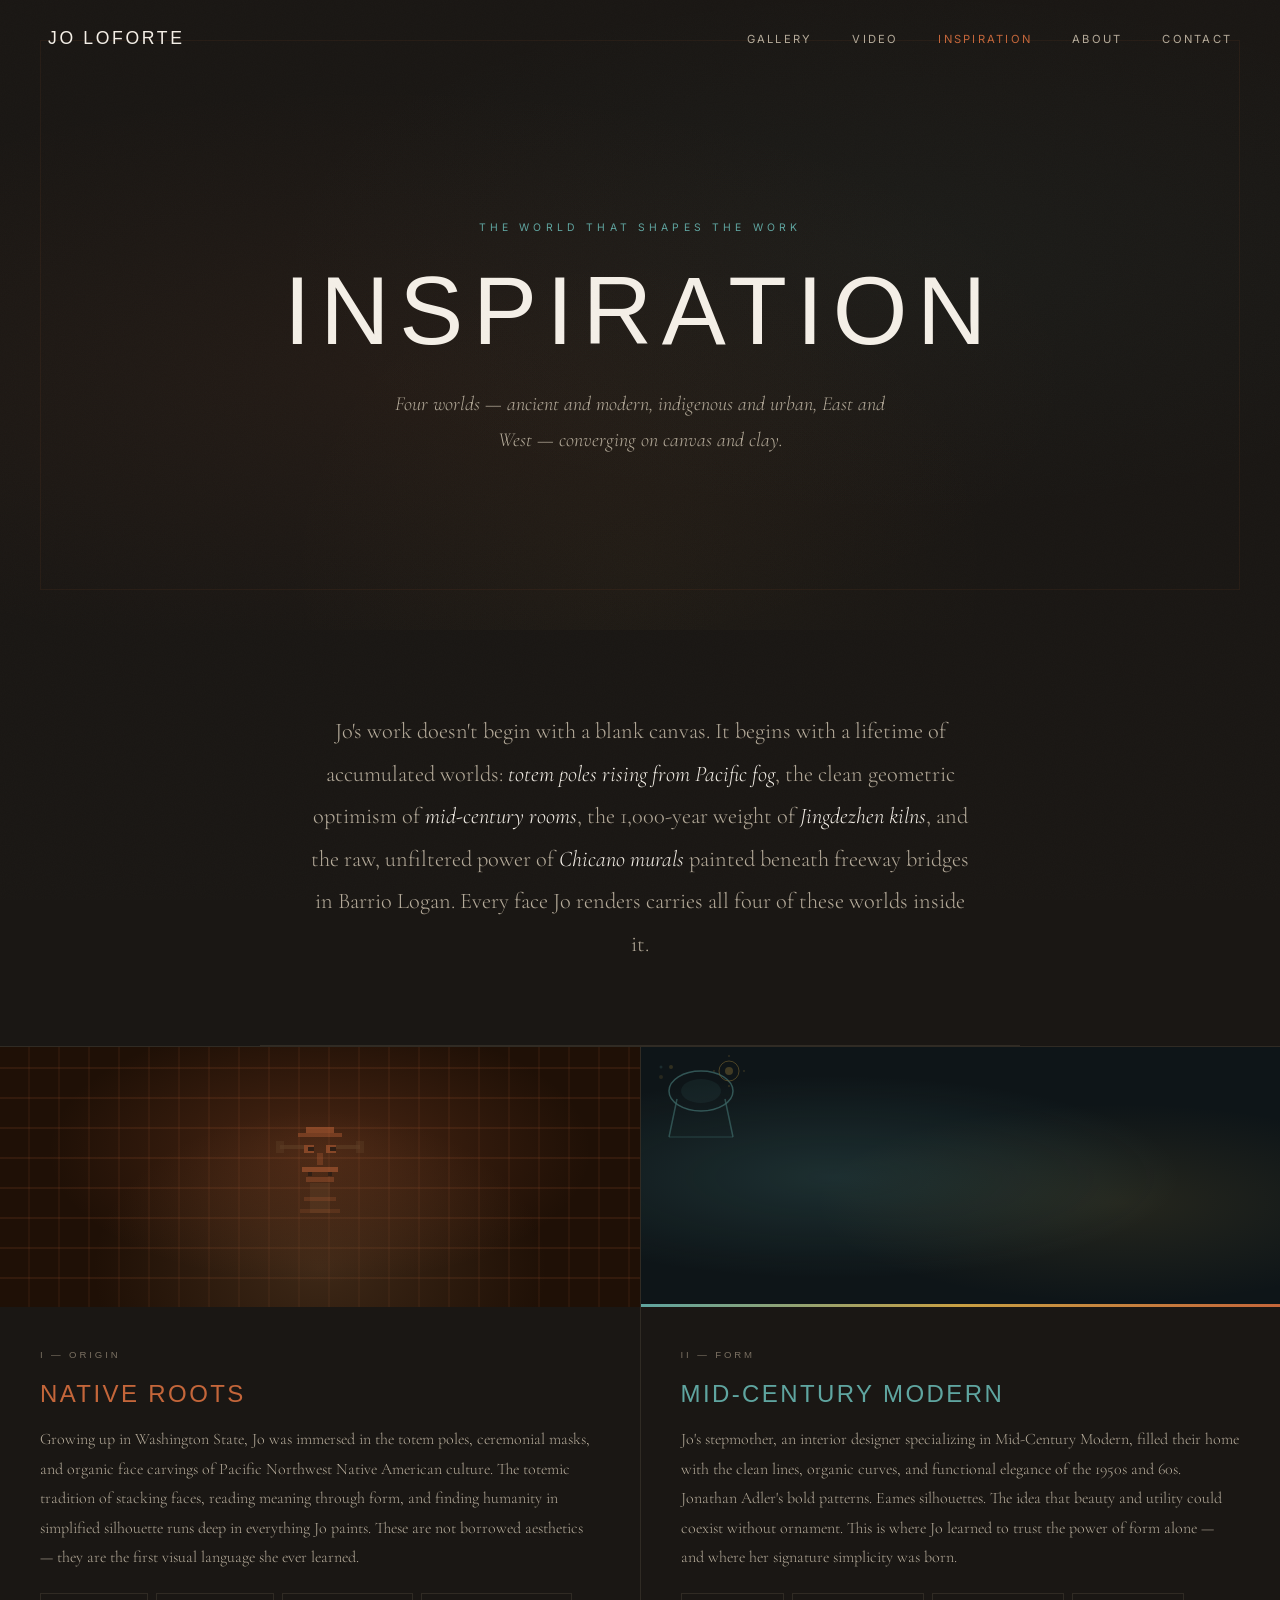
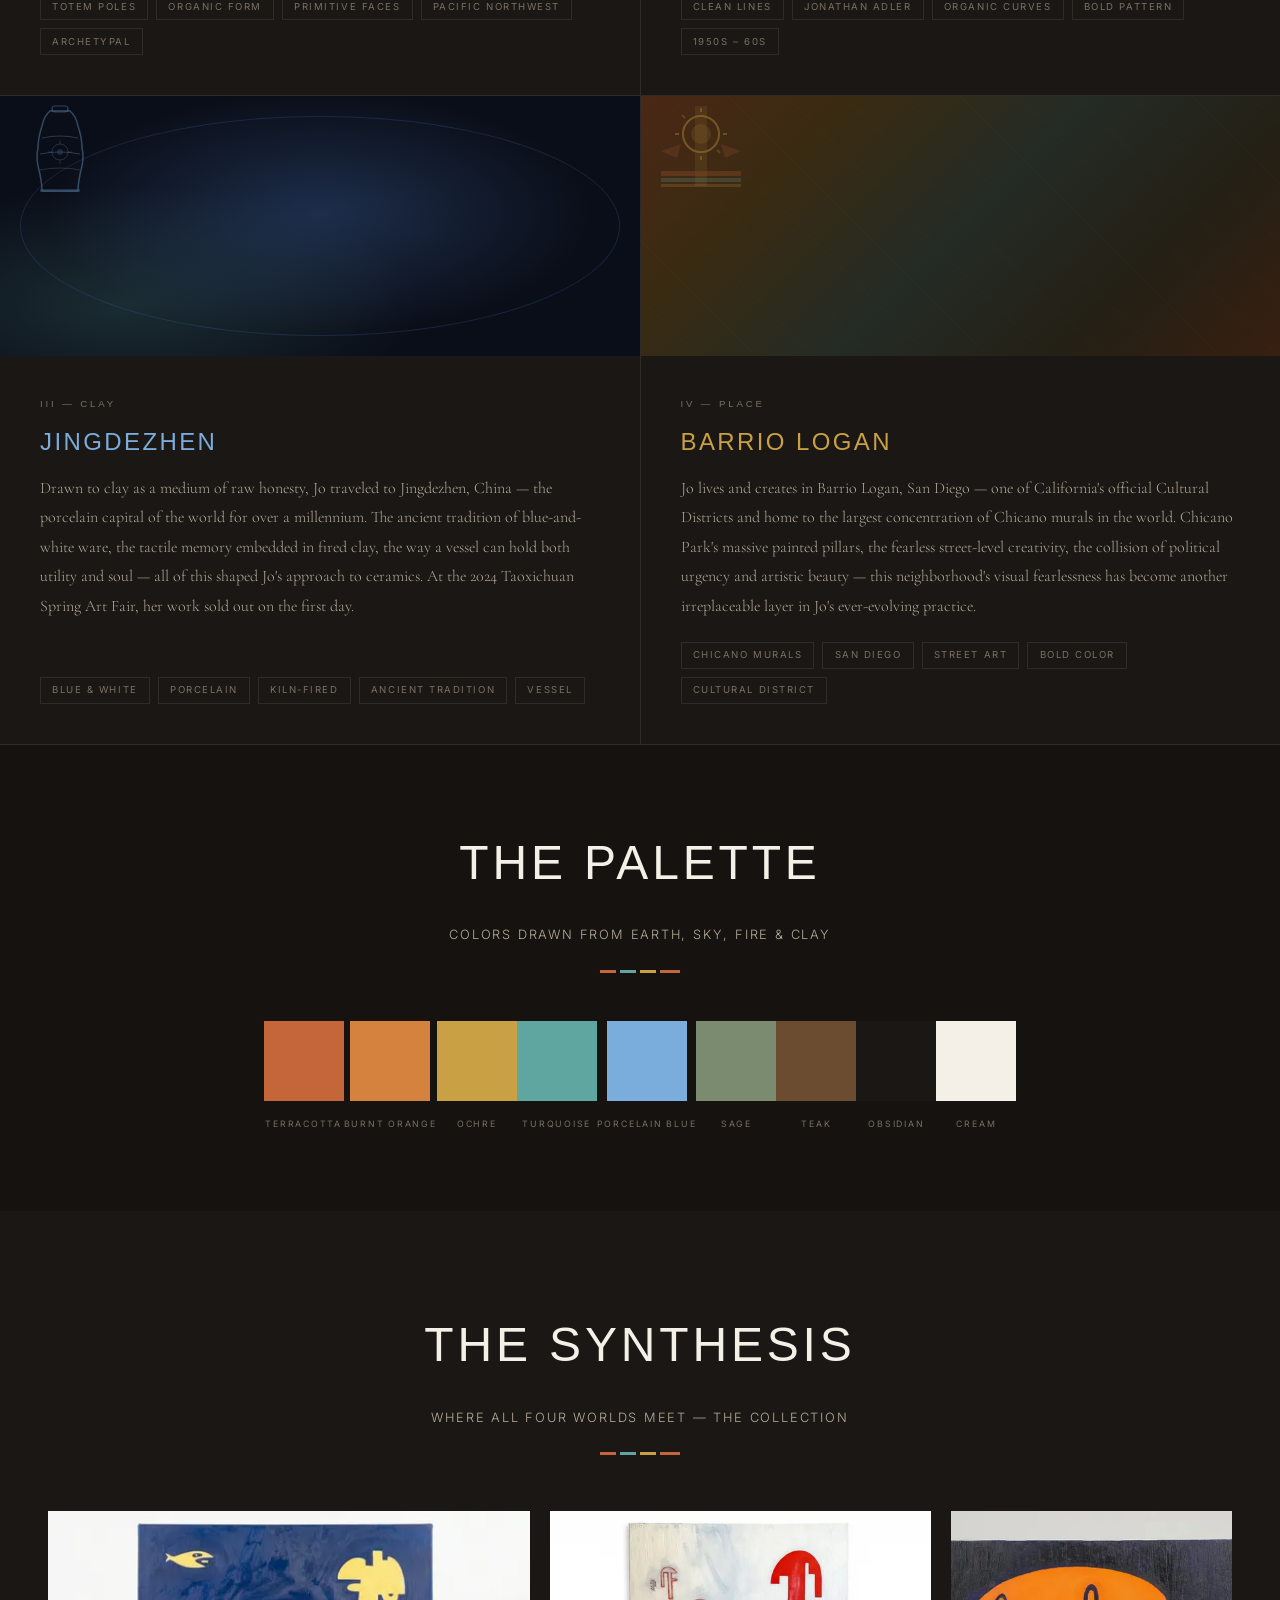
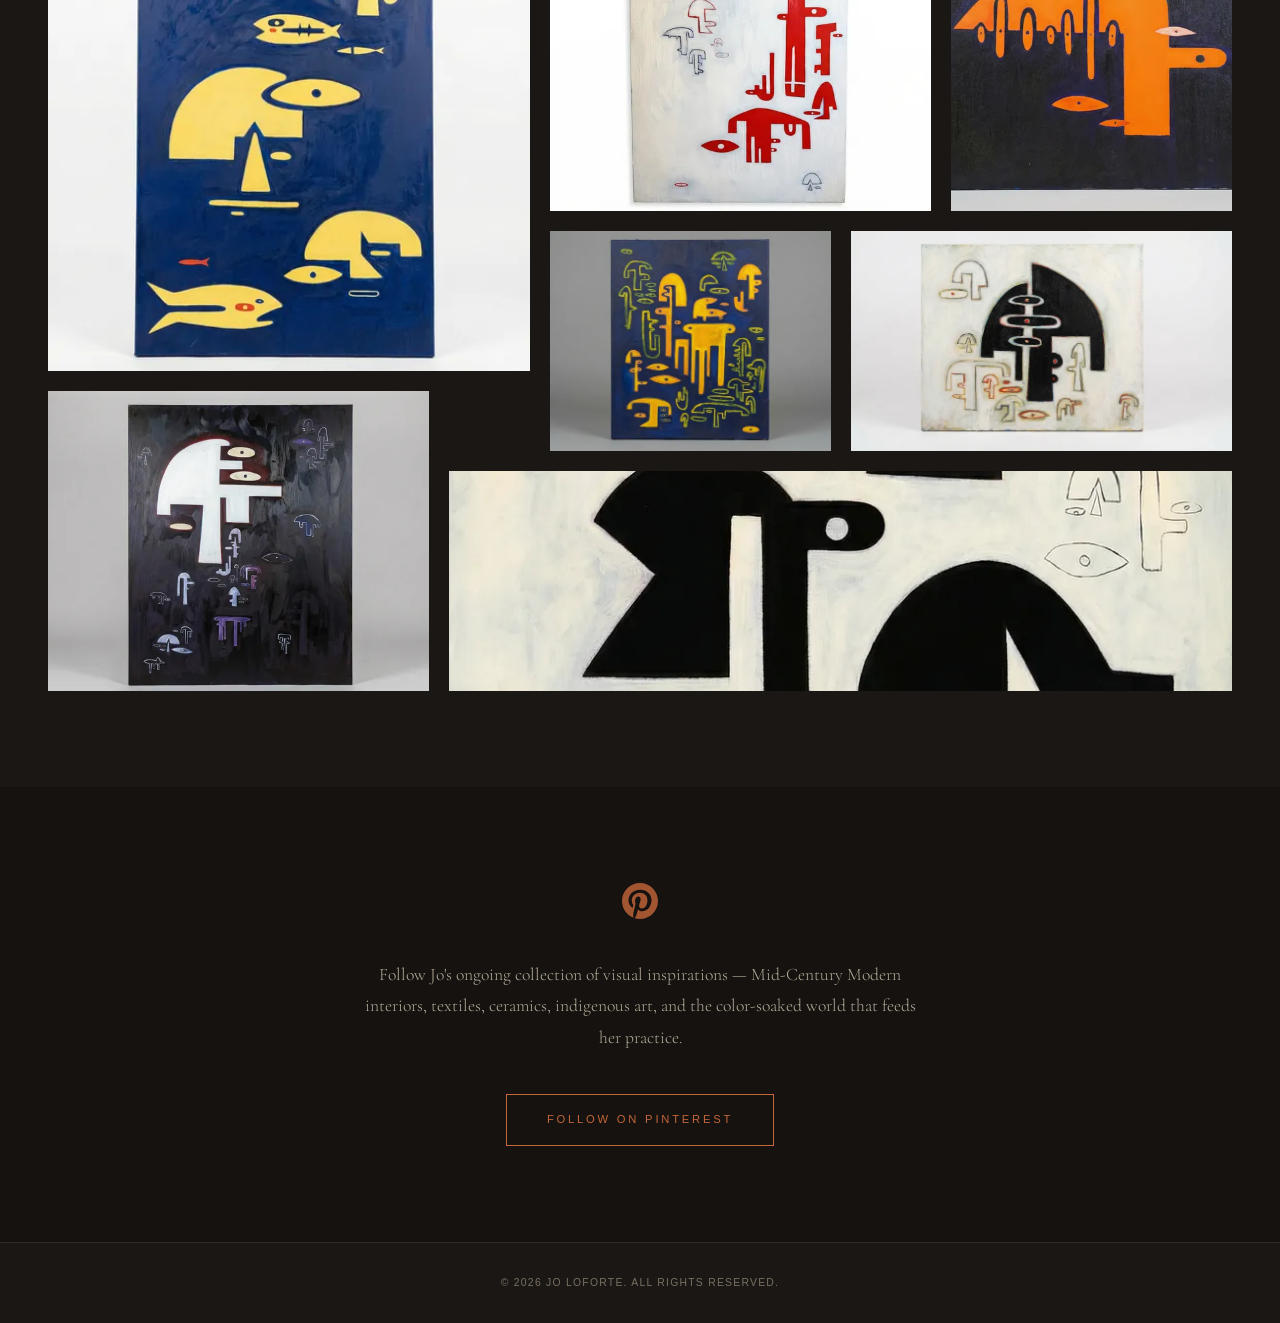
==== commit aef58122: "Fix inspiration page mosaic to use optimized WebP thumbnails Co-Authored-By: Claude Opus 4.6 <norepl" ====
--- a/inspiration.html
+++ b/inspiration.html
@@ -850,31 +850,31 @@
     </div>
     <div class="mosaic__grid reveal">
       <div class="mosaic__item">
-        <img class="mosaic__img" src="images/1.png" alt="The Deep" loading="lazy">
+        <img class="mosaic__img" src="images/thumbs/1.webp" alt="The Deep" loading="lazy">
         <div class="mosaic__overlay"><span class="mosaic__label">The Deep</span></div>
       </div>
       <div class="mosaic__item">
-        <img class="mosaic__img" src="images/2.png" alt="Emergence" loading="lazy">
+        <img class="mosaic__img" src="images/thumbs/2.webp" alt="Emergence" loading="lazy">
         <div class="mosaic__overlay"><span class="mosaic__label">Emergence</span></div>
       </div>
       <div class="mosaic__item">
-        <img class="mosaic__img" src="images/3.png" alt="The Encounter" loading="lazy">
+        <img class="mosaic__img" src="images/thumbs/3.webp" alt="The Encounter" loading="lazy">
         <div class="mosaic__overlay"><span class="mosaic__label">The Encounter</span></div>
       </div>
       <div class="mosaic__item">
-        <img class="mosaic__img" src="images/4.png" alt="Gathering" loading="lazy">
+        <img class="mosaic__img" src="images/thumbs/4.webp" alt="Gathering" loading="lazy">
         <div class="mosaic__overlay"><span class="mosaic__label">Gathering</span></div>
       </div>
       <div class="mosaic__item">
-        <img class="mosaic__img" src="images/5.png" alt="The Elder" loading="lazy">
+        <img class="mosaic__img" src="images/thumbs/5.webp" alt="The Elder" loading="lazy">
         <div class="mosaic__overlay"><span class="mosaic__label">The Elder</span></div>
       </div>
       <div class="mosaic__item">
-        <img class="mosaic__img" src="images/6.png" alt="Nocturne" loading="lazy">
+        <img class="mosaic__img" src="images/thumbs/6.webp" alt="Nocturne" loading="lazy">
         <div class="mosaic__overlay"><span class="mosaic__label">Nocturne</span></div>
       </div>
       <div class="mosaic__item">
-        <img class="mosaic__img" src="images/7.png" alt="Silent Dialogue" loading="lazy">
+        <img class="mosaic__img" src="images/thumbs/7.webp" alt="Silent Dialogue" loading="lazy">
         <div class="mosaic__overlay"><span class="mosaic__label">Silent Dialogue</span></div>
       </div>
     </div>
